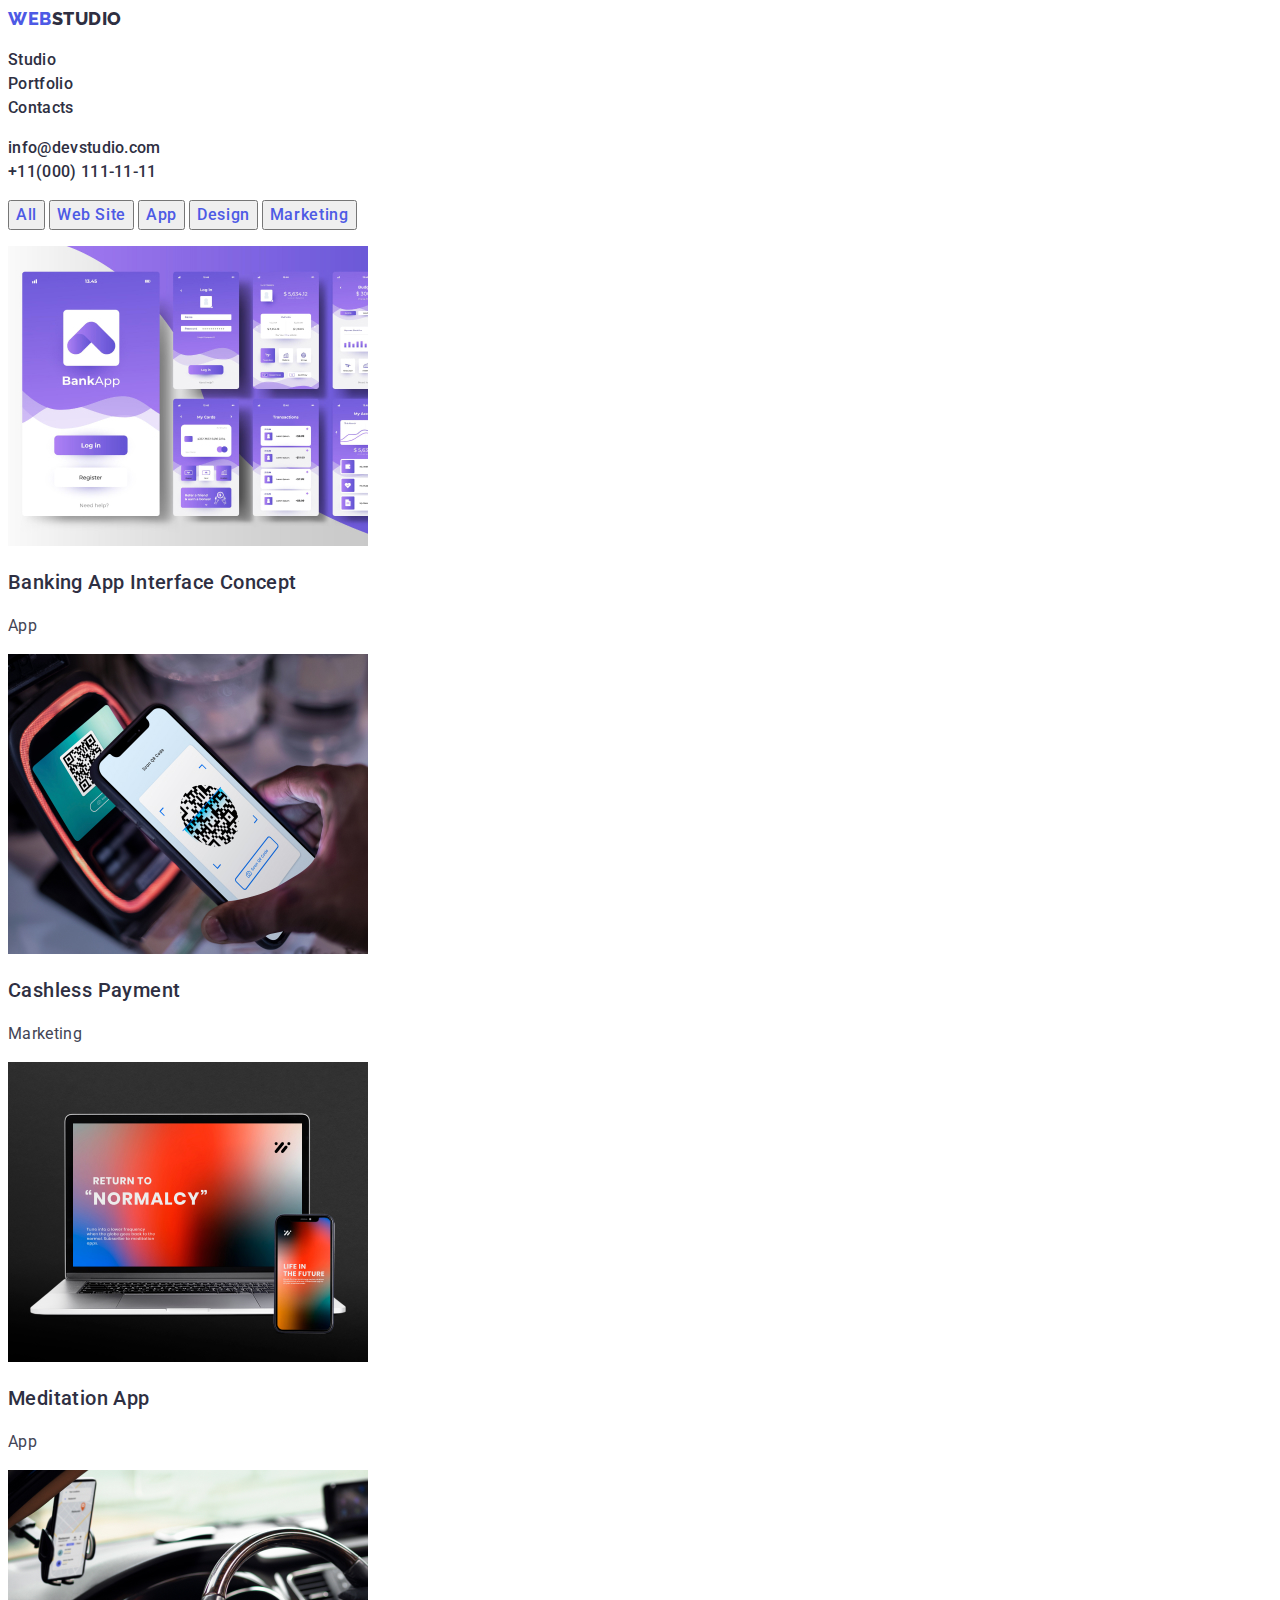
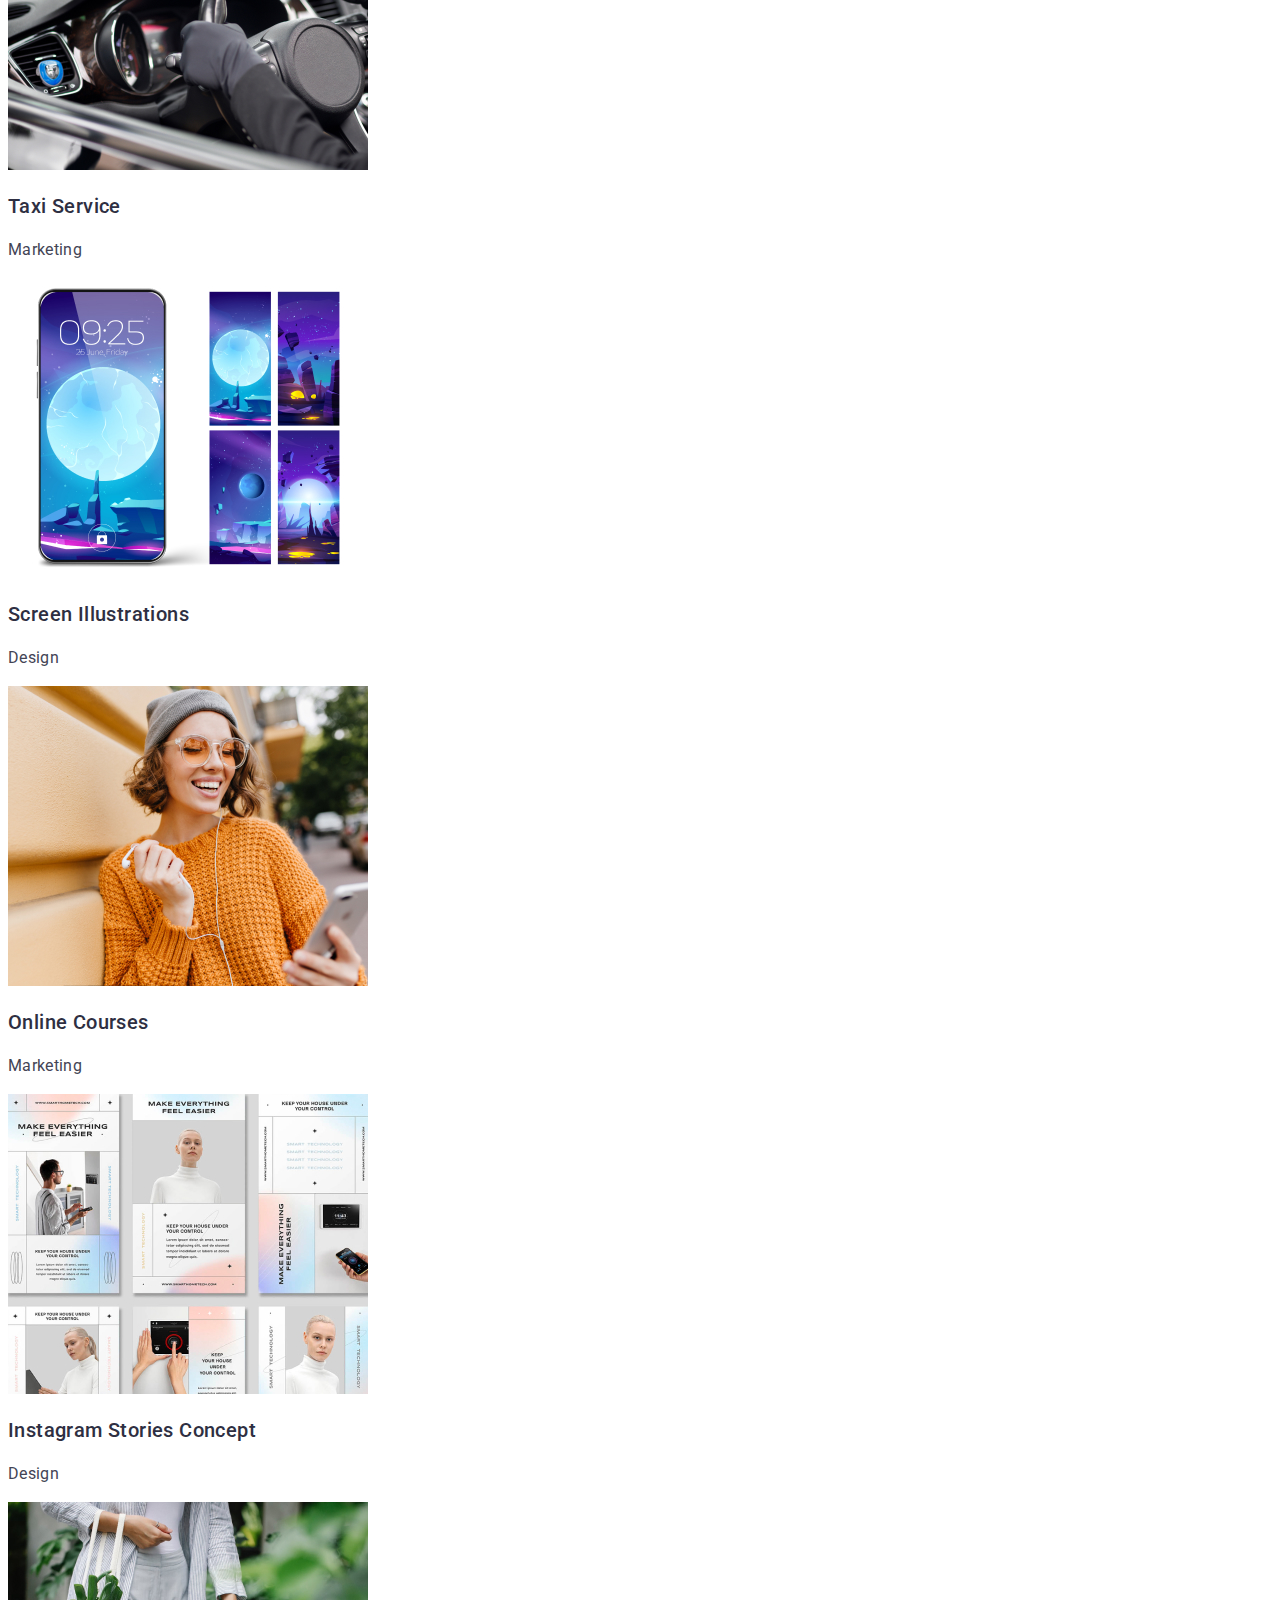
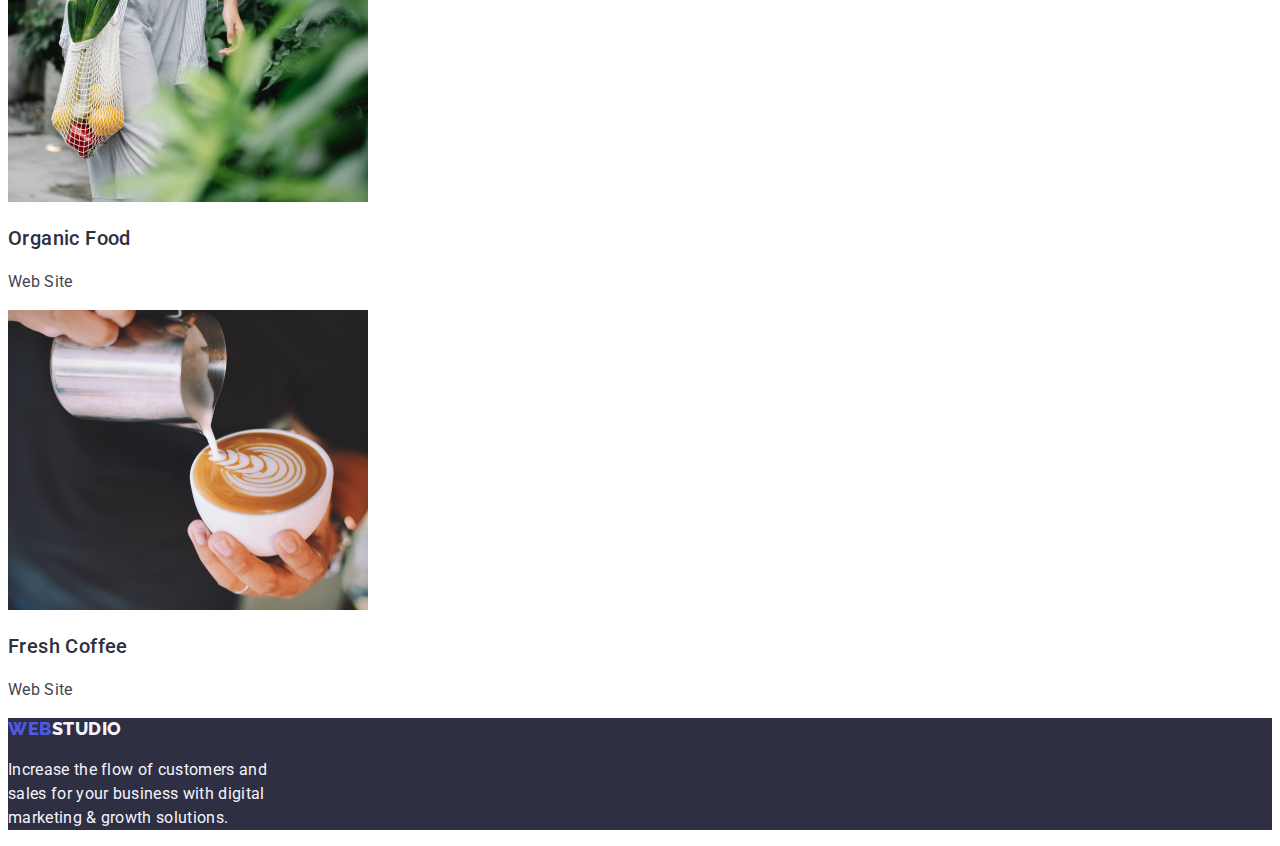
==== portfolio.html @ f70f0cf5 "Initial commit" ====
<!DOCTYPE html>
<html lang="en">
<head>
    <meta charset="UTF-8">
    <meta name="viewport" content="width=device-width, initial-scale=1.0">
    <title>Homework 2</title>
    <link rel="preconnect" href="https://fonts.googleapis.com">
    <link rel="preconnect" href="https://fonts.gstatic.com" crossorigin>
    <link href="https://fonts.googleapis.com/css2?family=Raleway:wght@800&family=Roboto:wght@400;500;700;900&display=swap" rel="stylesheet">
    <link rel="stylesheet" href="./css/styles.css">
</head>
<body>
    <header class="logo-contacts">
        <nav>
        <!-- WEB LOGO-->
            <a href="index.html" class="logo"><span>WEB</span>STUDIO</a>
            <ul class="header-list list">
                <li><a href="#Studio" rel="Studio">Studio</a></li>
                <li><a href="portfolio.html" rel="Portfolio">Portfolio</a></li>
                <li><a href="#Contacts">Contacts</a></li>
            </ul>
        </nav>
        <!-- CONTACTS -->
            <ul class="contacts-list list">
                <li><a href="mailto:info@devstudio.com">info@devstudio.com</a></li>
                <li><a href="tel:+110001111111">+11(000) 111-11-11</a></li>
            </ul>
    </header>
<main>
    <!-- BUTTONS -->
    <section>
        <nav class="all-buttons">
        <button class="all" type="button">All</button>
        <button class="web-site" type="button">Web Site</button>
        <button class="app" type="button">App</button>
        <button class="design" type="button">Design</button>
        <button class="marketing" type="button">Marketing</button>
        </nav>
    </section>
    <!-- IMAGES -->
    <section>
        <ul class="team-list list">
            <li>
                <img src="images/img(4).jpg" alt="Banking" width="360px"/>
                <h3>Banking App Interface Concept</h3>
                <p>App</p>
            </li>
            <li>
                <img src="images/img(5).jpg" alt="Cashless" width="360px"/>
                <h3>Cashless Payment</h3>
                <p>Marketing</p>
            </li>
            <li>
                <img src="images/img(6).jpg" alt="Meditation" width="360px"/>
                <h3>Meditation App</h3>
                <p>App</p>
            </li>
            <li>
                <img src="images/img(7).jpg" alt="Taxi" width="360px"/>
                <h3>Taxi Service</h3>
                <p>Marketing</p>
            </li>
            <li>
                <img src="images/img(8).jpg" alt="Illustrations" width="360px"/>
                <h3>Screen Illustrations</h3>
                <p>Design</p>
            </li>
            <li>
                <img src="images/img(9).jpg" alt="Courses" width="360px"/>
                <h3>Online Courses</h3>
                <p>Marketing</p>
            </li>
            <li>
                <img src="images/img(10).jpg" alt="Instagram" width="360px"/>
                <h3>Instagram Stories Concept</h3>
                <p>Design</p>
            </li>
            <li>
                <img src="images/img(11).jpg" alt="Food" width="360px"/>
                <h3>Organic Food</h3>
                <p>Web Site</p>
            </li>
            <li>
                <img src="images/img(12).jpg" alt="Coffee" width="360px"/>
                <h3>Fresh Coffee</h3>
                <p>Web Site</p>
            </li>
        </ul>
    </section>
</main>
<!-- FOOTER -->
<footer class="footer-color">
    <a href="" class="logo"><span>WEB</span>STUDIO</a>
    <p>Increase the flow of customers and <br> sales for your business with digital <br> marketing & growth solutions.</p>
</footer>
</body>
</html>
---- css/styles.css ----
:root {
    --IRIS: #4D5AE5;
    --NAVY-BLUE: #2E2F42;
    --CLOUD: #F4F4FD;
    --WHITE: #FFF;
    --SLATE: #434455;
    --OCEAN: #404BBF;
    --WHITE: #FFFFFF;
}

body {
font-family: 'Roboto', sans-serif;
}
/* WEBSTUDIO */
.logo {
    text-decoration: none;
    color: var(--NAVY-BLUE);
    font-family: 'Raleway', sans-serif;
    font-size: 18px;
    font-style: normal;
    font-weight: 800;
    line-height: 21px;
    letter-spacing: 0.54px;
    text-transform: uppercase;
}

.logo span {
    color: var(--IRIS);
    font-family: 'Raleway', sans-serif;
    font-size: 18px;
    font-style: normal;
    font-weight: 800;
    line-height: 21px;
    letter-spacing: 0.54px;
    text-transform: uppercase;
}

.logo-contacts {
    color: var(--NAVY-BLUE, #2E2F42);
    text-decoration: none;
    font-family: Roboto;
    font-size: 16px;
    font-style: normal;
    font-weight: 500;
    line-height: 24px; 
    letter-spacing: 0.32px;
}
/* EFFECTIVE SOLUTION */
.h1-hero {
    color: var(--WHITE);
    text-align: center;
    font-family: Roboto;
    font-size: 56px;
    font-style: normal;
    font-weight: 700;
    line-height: 60px; 
    letter-spacing: 1.12px; 
}

.hero-color {
    background: var(--NAVY-BLUE);
}   

.order-button{
    color: var(--WHITE);
    background: var(--IRIS);
    font-family: Roboto;
    font-size: 16px;
    font-style: normal;
    font-weight: 500;
    line-height: 24px; 
    letter-spacing: 0.64px; 
    border-radius: 4px; 
    box-shadow: 0px 4px 4px 0px rgba(0, 0, 0, 0.15); 
}


.list{
    list-style: none;
    padding-left: 0;
}

.list a {
    color: var(--NAVY-BLUE);
    text-decoration: none;
}

.list a:hover,
.list a:focus
{
    text-decoration: underline;
    color: var(--IRIS)
}

.main-list {
    color: var(--NAVY-BLUE);
    font-family: Roboto;
    font-size: 20px;
    font-style: normal;
    font-weight: 500;
    line-height: 24px; 
    letter-spacing: 0.4px; 
}

.main-list p{
    color: var(--SLATE);
    font-family: Roboto;
    font-size: 16px;
    font-style: normal;
    font-weight: 400;
    line-height: 24px; 
    letter-spacing: 0.32px; 
}



.doing-team-h2 h2{
color: var(--NAVY-BLUE, #2E2F42);
text-align: center;
font-family: Roboto;
font-size: 36px;
font-style: normal;
font-weight: 700;
line-height: 40px; 
letter-spacing: 0.72px;
text-transform: capitalize; 
}

.list h3{
color: var(--NAVY-BLUE, #2E2F42);
font-family: Roboto;
font-size: 20px;
font-style: normal;
font-weight: 500;
line-height: 24px;
letter-spacing: 0.4px; 
}

.list p{
color: var(--SLATE, #434455);
font-family: Roboto;
font-size: 16px;
font-style: normal;
font-weight: 400;
line-height: 24px; 
letter-spacing: 0.32px; 
}

button {
    cursor: pointer;
}

/* FOOTER WEBSTUDIO */
footer .logo {
    color: var(--CLOUD);
}

.footer-color {
    background-color: var(--NAVY-BLUE);
    color: var(--CLOUD);
    font-family: Roboto;
    font-size: 16px;
    font-style: normal;
    font-weight: 400;
    line-height: 24px;
    letter-spacing: 0.32px; 
}

/* PORTFOLIO */
.all {
    color: var(--IRIS, #4D5AE5);
    font-family: Roboto;
    font-size: 16px;
    font-style: normal;
    font-weight: 500;
    line-height: 24px;
    letter-spacing: 0.64px;
}
.web-site {
    color: var(--IRIS, #4D5AE5);
    font-family: Roboto;
    font-size: 16px;
    font-style: normal;
    font-weight: 500;
    line-height: 24px;
    letter-spacing: 0.64px;
}
.app{
    color: var(--IRIS, #4D5AE5);
    font-family: Roboto;
    font-size: 16px;
    font-style: normal;
    font-weight: 500;
    line-height: 24px;
    letter-spacing: 0.64px;
}
.design{
    color: var(--IRIS, #4D5AE5);
    font-family: Roboto;
    font-size: 16px;
    font-style: normal;
    font-weight: 500;
    line-height: 24px;
    letter-spacing: 0.64px;
}
.marketing{
    color: var(--IRIS, #4D5AE5);
    font-family: Roboto;
    font-size: 16px;
    font-style: normal;
    font-weight: 500;
    line-height: 24px;
    letter-spacing: 0.64px;
}
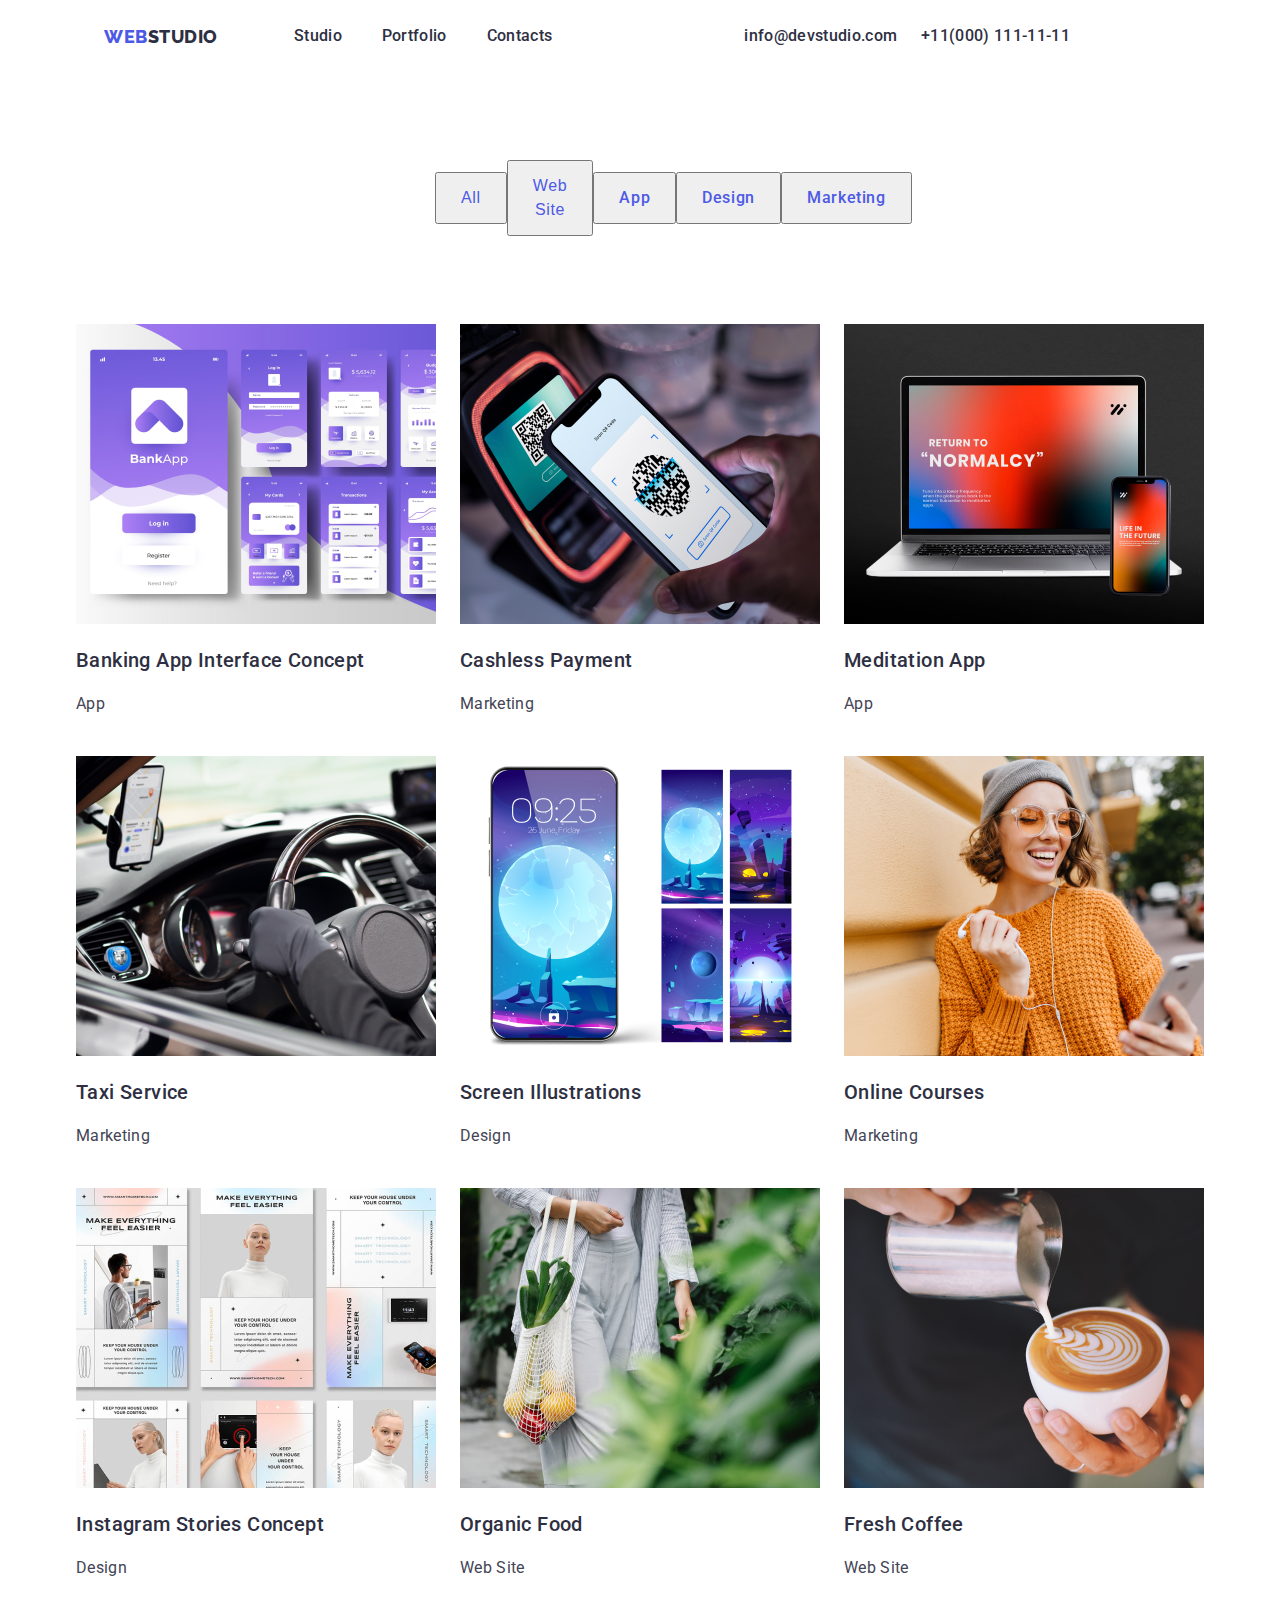
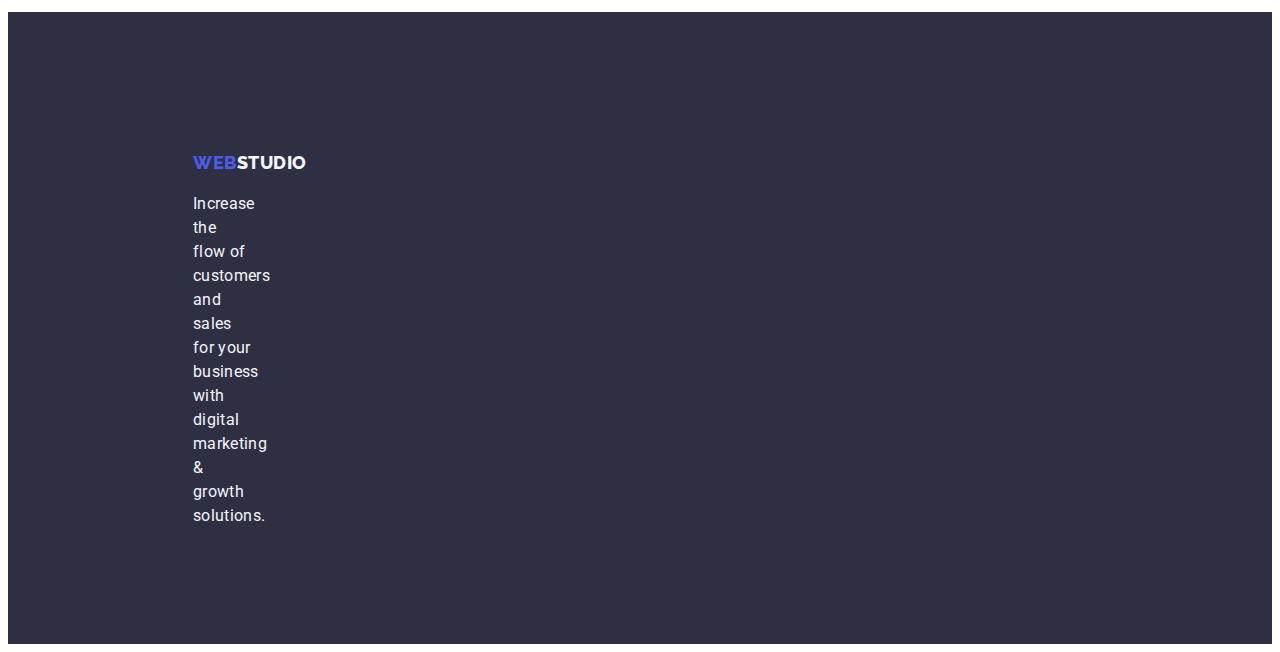
==== commit cb9b3c64: "update" ====
--- a/portfolio.html
+++ b/portfolio.html
@@ -3,43 +3,45 @@
 <head>
     <meta charset="UTF-8">
     <meta name="viewport" content="width=device-width, initial-scale=1.0">
-    <title>Homework 2</title>
+    <title>Homework 3</title>
     <link rel="preconnect" href="https://fonts.googleapis.com">
     <link rel="preconnect" href="https://fonts.gstatic.com" crossorigin>
     <link href="https://fonts.googleapis.com/css2?family=Raleway:wght@800&family=Roboto:wght@400;500;700;900&display=swap" rel="stylesheet">
     <link rel="stylesheet" href="./css/styles.css">
 </head>
 <body>
-    <header class="logo-contacts">
+    <header class="logo-contacts container d-flex">
+        <!-- WEB LOGO-->
+    <div class="d-flex">
+        <a href="index.html" class="logo"><span>WEB</span>STUDIO</a>
         <nav>
-        <!-- WEB LOGO-->
-            <a href="index.html" class="logo"><span>WEB</span>STUDIO</a>
             <ul class="header-list list">
                 <li><a href="#Studio" rel="Studio">Studio</a></li>
                 <li><a href="portfolio.html" rel="Portfolio">Portfolio</a></li>
-                <li><a href="#Contacts">Contacts</a></li>
+                <li><a href="#">Contacts</a></li>
             </ul>
         </nav>
-        <!-- CONTACTS -->
-            <ul class="contacts-list list">
-                <li><a href="mailto:info@devstudio.com">info@devstudio.com</a></li>
-                <li><a href="tel:+110001111111">+11(000) 111-11-11</a></li>
-            </ul>
-    </header>
+    </div>
+    <!-- CONTACTS -->
+        <ul class="contacts-list list">
+            <li><a href="mailto:info@devstudio.com">info@devstudio.com</a></li>
+            <li><a href="tel:+110001111111">+11(000) 111-11-11</a></li>
+        </ul>
+</header>
 <main>
     <!-- BUTTONS -->
     <section>
-        <nav class="all-buttons">
+        <div class="all-buttons d-flex">
         <button class="all" type="button">All</button>
         <button class="web-site" type="button">Web Site</button>
         <button class="app" type="button">App</button>
         <button class="design" type="button">Design</button>
         <button class="marketing" type="button">Marketing</button>
-        </nav>
+        </div>
     </section>
     <!-- IMAGES -->
     <section>
-        <ul class="team-list list">
+        <ul class="team-list list d-flex flex-container">
             <li>
                 <img src="images/img(4).jpg" alt="Banking" width="360px"/>
                 <h3>Banking App Interface Concept</h3>
--- a/css/styles.css
+++ b/css/styles.css
@@ -45,6 +45,19 @@
     line-height: 24px; 
     letter-spacing: 0.32px;
 }
+
+
+.d-flex{
+    display: flex;
+    align-items:center;
+    justify-content: space-around;
+}
+
+.logo {
+    margin-right: 76px;
+}
+
+
 /* EFFECTIVE SOLUTION */
 .h1-hero {
     color: var(--WHITE);
@@ -59,6 +72,9 @@
 
 .hero-color {
     background: var(--NAVY-BLUE);
+    padding-top: 188px;
+    padding-bottom: 188px;
+    text-align: center;
 }   
 
 .order-button{
@@ -72,12 +88,20 @@
     letter-spacing: 0.64px; 
     border-radius: 4px; 
     box-shadow: 0px 4px 4px 0px rgba(0, 0, 0, 0.15); 
+    padding: 16px 32px;
 }
 
 
 .list{
     list-style: none;
     padding-left: 0;
+    display: flex;
+    gap: 24px;
+    justify-content: center;
+}
+
+div .list{
+    gap: 40px;
 }
 
 .list a {
@@ -96,23 +120,20 @@
     color: var(--NAVY-BLUE);
     font-family: Roboto;
     font-size: 20px;
-    font-style: normal;
     font-weight: 500;
     line-height: 24px; 
     letter-spacing: 0.4px; 
 }
+
 
 .main-list p{
     color: var(--SLATE);
     font-family: Roboto;
     font-size: 16px;
-    font-style: normal;
     font-weight: 400;
     line-height: 24px; 
-    letter-spacing: 0.32px; 
-}
-
-
+    letter-spacing: 0.32px;
+}
 
 .doing-team-h2 h2{
 color: var(--NAVY-BLUE, #2E2F42);
@@ -124,7 +145,9 @@
 line-height: 40px; 
 letter-spacing: 0.72px;
 text-transform: capitalize; 
-}
+padding: 120px 558px 72px 559px;
+}
+
 
 .list h3{
 color: var(--NAVY-BLUE, #2E2F42);
@@ -150,6 +173,12 @@
     cursor: pointer;
 }
 
+.container {
+    width: 1158px;
+
+}
+
+
 /* FOOTER WEBSTUDIO */
 footer .logo {
     color: var(--CLOUD);
@@ -164,26 +193,41 @@
     font-weight: 400;
     line-height: 24px;
     letter-spacing: 0.32px; 
-}
+    padding: 140px 1020px 100px 185px;
+
+}
+
 
 /* PORTFOLIO */
+.all-buttons {
+text-align: center;
+padding: 96px 427px 72px 427px;
+display: flex;
+}
+
+.flex-container {
+    display: flex;
+    flex-wrap: wrap;   
+  }
+
 .all {
     color: var(--IRIS, #4D5AE5);
-    font-family: Roboto;
-    font-size: 16px;
-    font-style: normal;
-    font-weight: 500;
-    line-height: 24px;
-    letter-spacing: 0.64px;
+    font-size: 16px;
+    font-weight: 500;
+    line-height: 24px;
+    letter-spacing: 0.64px;
+    padding: 12px 24px;
+    
 }
 .web-site {
     color: var(--IRIS, #4D5AE5);
-    font-family: Roboto;
-    font-size: 16px;
-    font-style: normal;
-    font-weight: 500;
-    line-height: 24px;
-    letter-spacing: 0.64px;
+    font-size: 16px;
+    font-style: normal;
+    font-weight: 500;
+    line-height: 24px;
+    letter-spacing: 0.64px;
+    padding: 12px 24px;
+
 }
 .app{
     color: var(--IRIS, #4D5AE5);
@@ -193,6 +237,8 @@
     font-weight: 500;
     line-height: 24px;
     letter-spacing: 0.64px;
+    padding: 12px 24px;
+
 }
 .design{
     color: var(--IRIS, #4D5AE5);
@@ -202,6 +248,8 @@
     font-weight: 500;
     line-height: 24px;
     letter-spacing: 0.64px;
+    padding: 12px 24px;
+
 }
 .marketing{
     color: var(--IRIS, #4D5AE5);
@@ -211,5 +259,6 @@
     font-weight: 500;
     line-height: 24px;
     letter-spacing: 0.64px;
-}
-
+    padding: 12px 24px;
+
+}
